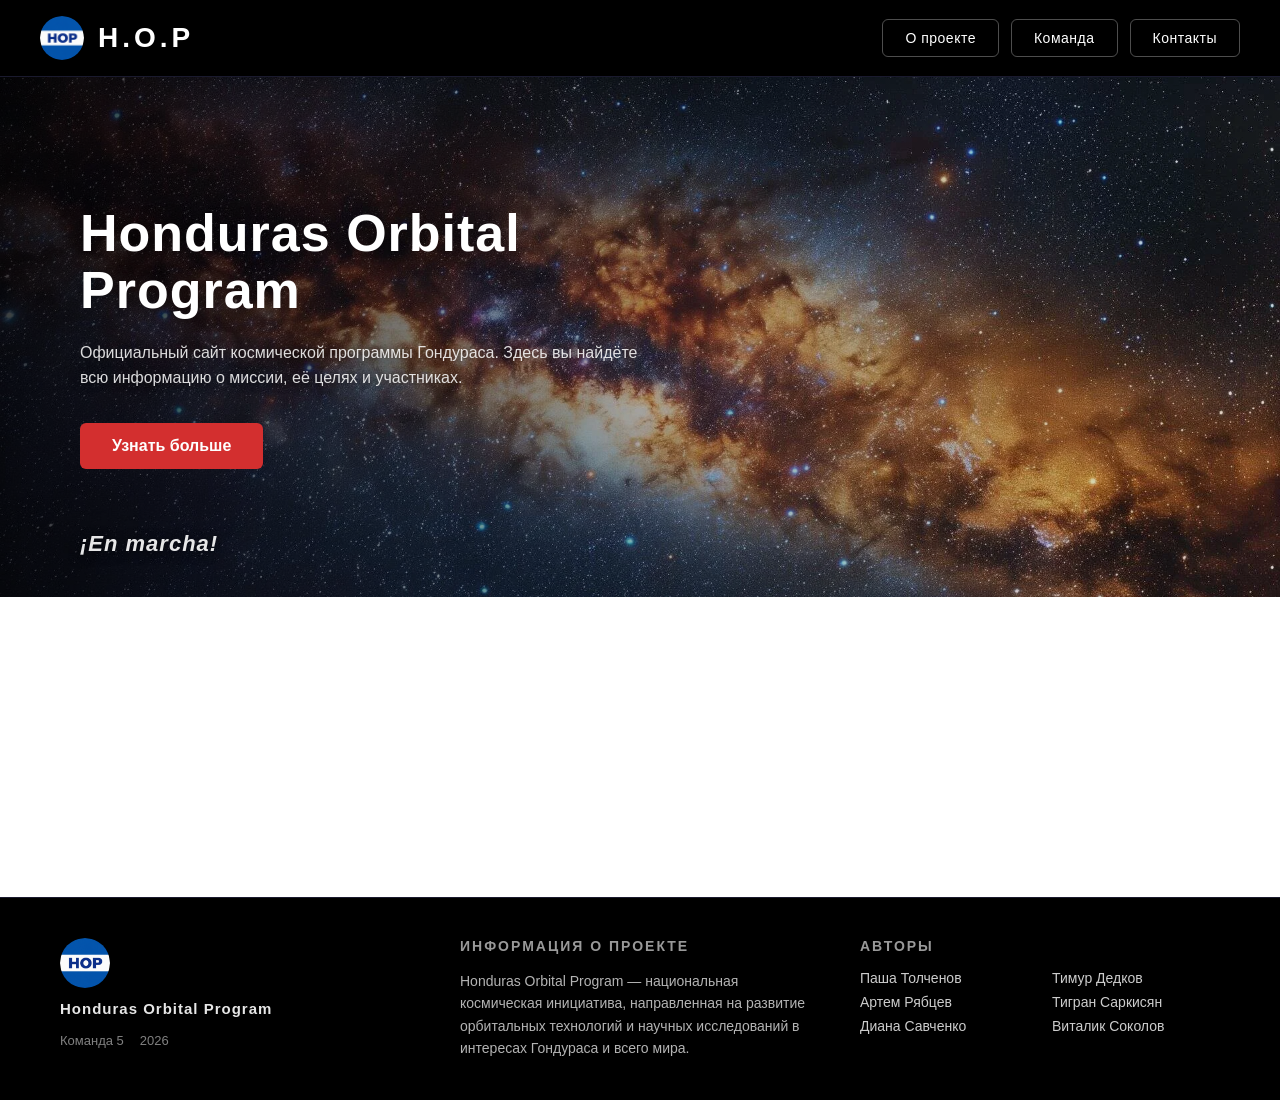
==== index.html @ e122ded2 "Add files via upload" ====
<!DOCTYPE html>
<html lang="ru">
<head>
    <meta charset="utf-8">
    <meta name="viewport" content="width=device-width, initial-scale=1">
    <title>HOP - Honduras Orbital Program</title>
    <link rel="stylesheet" type="text/css" href="main.css">
    <link rel="icon" type="image/x-icon" href="images/HopCirc.png">
</head>

<body>

    <!-- ===== HEADER ===== -->
    <header class="header">
        <div class="header-left">
            <img src="images/HopCirc.png" alt="HOP Logo" class="header-logo">
            <span class="header-title">H.O.P</span>
        </div>
        <nav class="header-nav">
            <a href="about.html" class="nav-btn">О проекте</a>
            <a href="team.html" class="nav-btn">Команда</a>
            <a href="contact.html" class="nav-btn">Контакты</a>
        </nav>
    </header>

    <!-- ===== HERO SECTION ===== -->
    <section class="hero">
        <div class="hero-overlay"></div>
        <div class="hero-content">
            <h1 class="hero-title">Honduras Orbital Program</h1>
            <p class="hero-subtitle">
                Официальный сайт космической программы Гондураса. 
                Здесь вы найдёте всю информацию о миссии, её целях и участниках.
            </p>
            <a href="about.html" class="hero-btn">Узнать больше</a>
        </div>
        <span class="hero-tagline">¡En marcha!</span>
    </section>

    <!-- ===== WHITE PLACEHOLDER ===== -->
    <section class="placeholder-section">
        <!-- Заглушка — контент будет добавлен позже -->
    </section>

    <!-- ===== FOOTER ===== -->
    <footer class="footer">
        <div class="footer-block footer-brand">
            <img src="images/HopCirc.png" alt="HOP Logo" class="footer-logo">
            <span class="footer-brand-name">Honduras Orbital Program</span>
            <div class="footer-brand-info">
                <span>Команда 5</span>
                <span>2026</span>
            </div>
        </div>

        <div class="footer-block footer-info">
            <h3>Информация о проекте</h3>
            <p>
                Honduras Orbital Program — национальная космическая инициатива, 
                направленная на развитие орбитальных технологий и научных исследований 
                в интересах Гондураса и всего мира.
            </p>
        </div>

        <div class="footer-block footer-authors">
            <h3>Авторы</h3>
            <ul class="authors-list">
                <li>Паша Толченов</li>
                <li>Тимур Дедков</li>
                <li>Артем Рябцев</li>
                <li>Тигран Саркисян</li>
                <li>Диана Савченко</li>
                <li>Виталик Соколов</li>
            </ul>
        </div>
    </footer>

    <script src="js/Gmain.js" defer></script>
</body>
</html>
---- main.css ----
/* ===== СБРОС И БАЗОВЫЕ СТИЛИ ===== */
* {
    margin: 0;
    padding: 0;
    box-sizing: border-box;
}

body {
    font-family: 'Segoe UI', Tahoma, Geneva, Verdana, sans-serif;
    background-color: #0a0a0a;
    color: #ffffff;
    min-height: 100vh;
    display: flex;
    flex-direction: column;
}

a {
    text-decoration: none;
    color: inherit;
}

ul {
    list-style: none;
}

/* ===== HEADER ===== */
.header {
    display: flex;
    justify-content: space-between;
    align-items: center;
    padding: 16px 40px;
    background-color: #000000;
    border-bottom: 1px solid #1a1a2e;
    position: sticky;
    top: 0;
    z-index: 100;
}

.header-left {
    display: flex;
    align-items: center;
    gap: 14px;
}

.header-logo {
    width: 44px;
    height: 44px;
    border-radius: 50%;
    object-fit: cover;
}

.header-title {
    font-size: 28px;
    font-weight: 700;
    letter-spacing: 4px;
    color: #ffffff;
}

.header-nav {
    display: flex;
    gap: 12px;
}

.nav-btn {
    padding: 10px 22px;
    border: 1px solid rgba(255, 255, 255, 0.3);
    border-radius: 6px;
    font-size: 14px;
    font-weight: 500;
    color: #ffffff;
    background: transparent;
    transition: all 0.3s ease;
    letter-spacing: 0.5px;
}

.nav-btn:hover {
    background-color: #ffffff;
    color: #000000;
    border-color: #ffffff;
}

/* ===== HERO SECTION ===== */
.hero {
    position: relative;
    width: 100%;
    min-height: 520px;
    background: url('images/kosmos.png') center center / cover no-repeat;
    display: flex;
    align-items: center;
    padding: 60px 80px;
    overflow: hidden;
}

.hero-overlay {
    position: absolute;
    inset: 0;
    background: linear-gradient(
        90deg,
        rgba(0, 0, 0, 0.75) 0%,
        rgba(0, 0, 0, 0.3) 50%,
        rgba(0, 0, 0, 0.1) 100%
    );
}

.hero-content {
    position: relative;
    z-index: 2;
    max-width: 560px;
}

.hero-title {
    font-size: 52px;
    font-weight: 800;
    line-height: 1.1;
    margin-bottom: 20px;
    letter-spacing: 1px;
    text-shadow: 0 2px 20px rgba(0, 0, 0, 0.6);
}

.hero-subtitle {
    font-size: 16px;
    line-height: 1.6;
    color: rgba(255, 255, 255, 0.85);
    margin-bottom: 32px;
    text-shadow: 0 1px 8px rgba(0, 0, 0, 0.5);
}

.hero-btn {
    display: inline-block;
    padding: 14px 32px;
    background-color: #d32f2f;
    color: #ffffff;
    font-size: 16px;
    font-weight: 600;
    border-radius: 6px;
    transition: background-color 0.3s ease, transform 0.2s ease;
}

.hero-btn:hover {
    background-color: #b71c1c;
    transform: translateY(-2px);
}

.hero-tagline {
    position: absolute;
    bottom: 40px;
    left: 80px;
    z-index: 2;
    font-size: 22px;
    font-weight: 600;
    font-style: italic;
    color: rgba(255, 255, 255, 0.9);
    text-shadow: 0 2px 12px rgba(0, 0, 0, 0.7);
    letter-spacing: 1px;
}

/* ===== WHITE PLACEHOLDER ===== */
.placeholder-section {
    flex: 1;
    background-color: #ffffff;
    min-height: 300px;
}

/* ===== FOOTER ===== */
.footer {
    display: flex;
    justify-content: space-between;
    align-items: flex-start;
    gap: 40px;
    padding: 40px 60px;
    background-color: #000000;
    border-top: 1px solid #1a1a2e;
}

.footer-block {
    flex: 1;
}

/* Блок бренда */
.footer-brand {
    display: flex;
    flex-direction: column;
    align-items: flex-start;
    gap: 12px;
}

.footer-logo {
    width: 50px;
    height: 50px;
    border-radius: 50%;
    object-fit: cover;
}

.footer-brand-name {
    font-size: 15px;
    font-weight: 600;
    letter-spacing: 1px;
    color: rgba(255, 255, 255, 0.9);
}

.footer-brand-info {
    display: flex;
    gap: 16px;
    font-size: 13px;
    color: rgba(255, 255, 255, 0.5);
    margin-top: 4px;
}

/* Блок информации */
.footer-info h3,
.footer-authors h3 {
    font-size: 14px;
    font-weight: 700;
    text-transform: uppercase;
    letter-spacing: 2px;
    color: rgba(255, 255, 255, 0.6);
    margin-bottom: 16px;
}

.footer-info p {
    font-size: 14px;
    line-height: 1.6;
    color: rgba(255, 255, 255, 0.7);
}

/* Блок авторов */
.authors-list {
    display: grid;
    grid-template-columns: 1fr 1fr;
    gap: 8px 24px;
}

.authors-list li {
    font-size: 14px;
    color: rgba(255, 255, 255, 0.8);
    transition: color 0.2s ease;
}

.authors-list li:hover {
    color: #ffffff;
}

/* ===== АДАПТИВНОСТЬ ===== */
@media (max-width: 900px) {
    .header {
        flex-direction: column;
        gap: 16px;
        padding: 16px 20px;
    }

    .hero {
        padding: 40px 30px;
        min-height: 400px;
    }

    .hero-title {
        font-size: 36px;
    }

    .hero-tagline {
        left: 30px;
        bottom: 24px;
    }

    .footer {
        flex-direction: column;
        padding: 30px 20px;
        gap: 30px;
    }
}
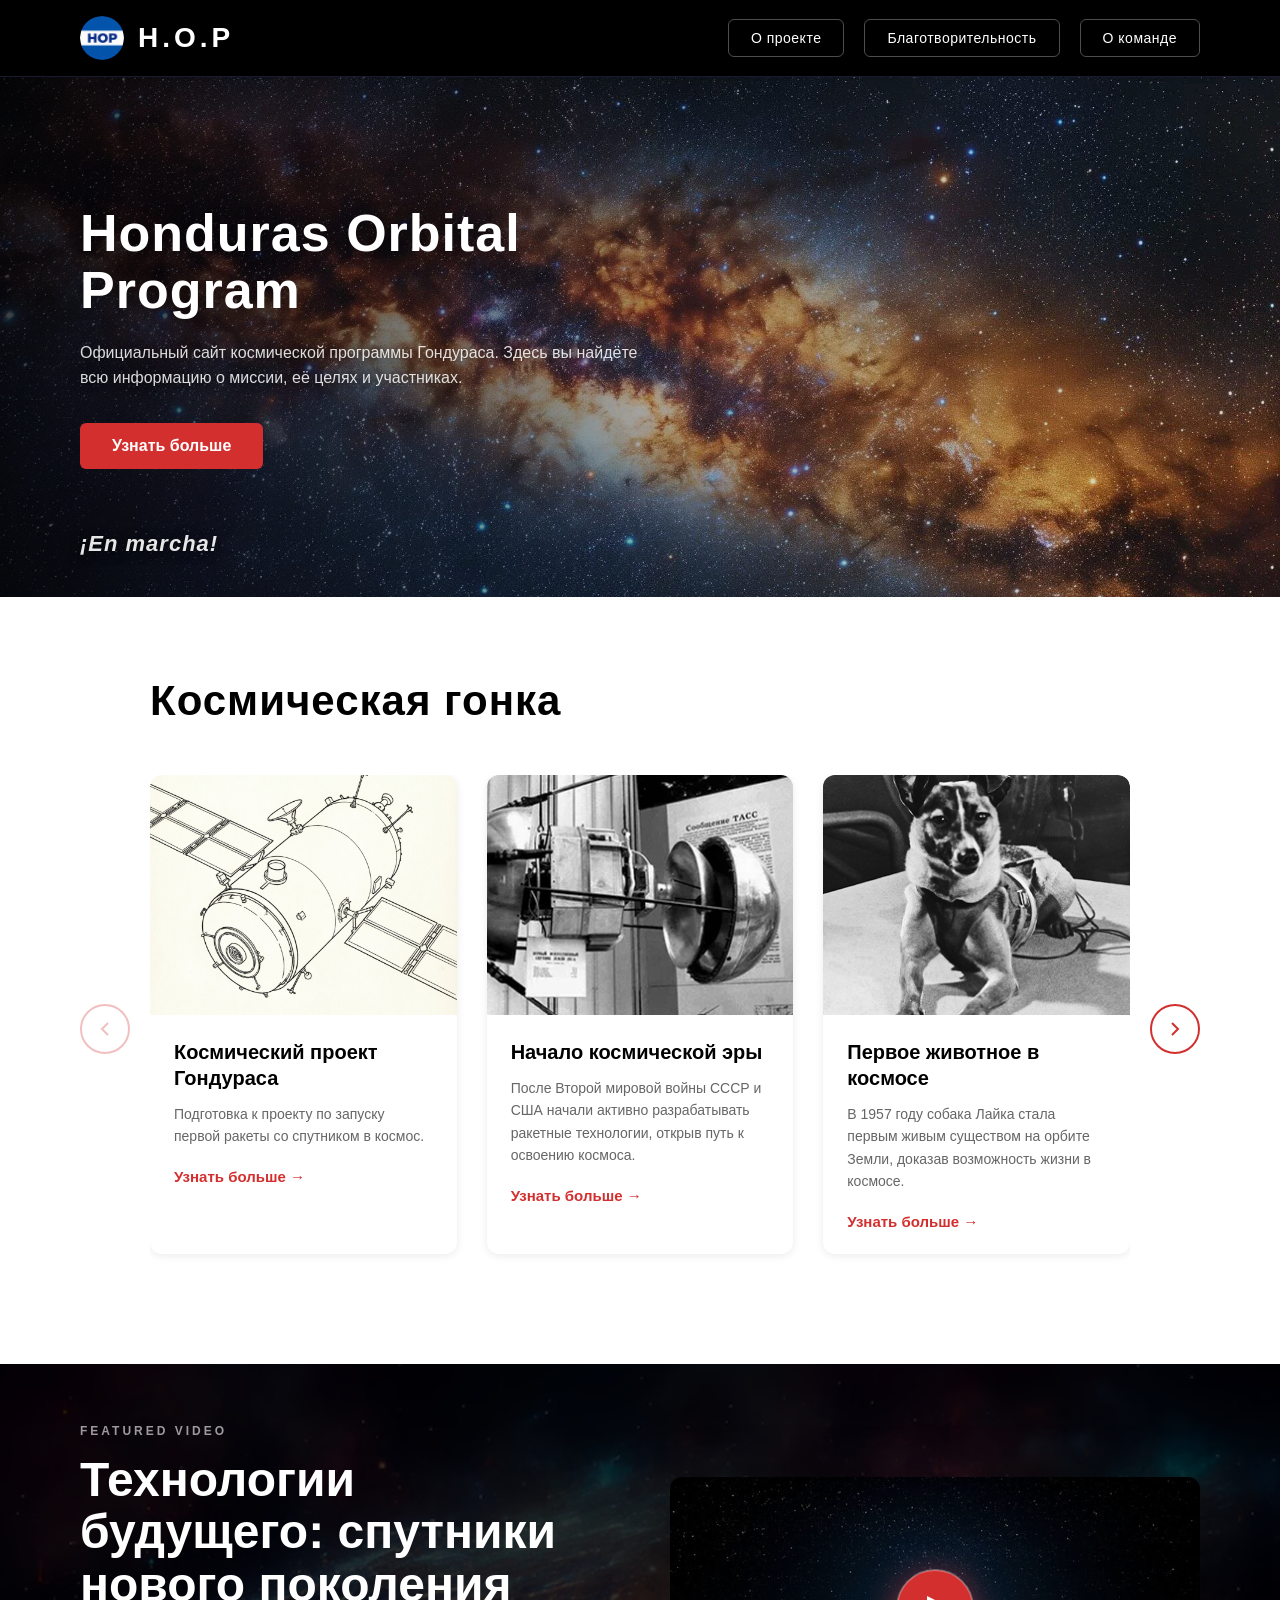
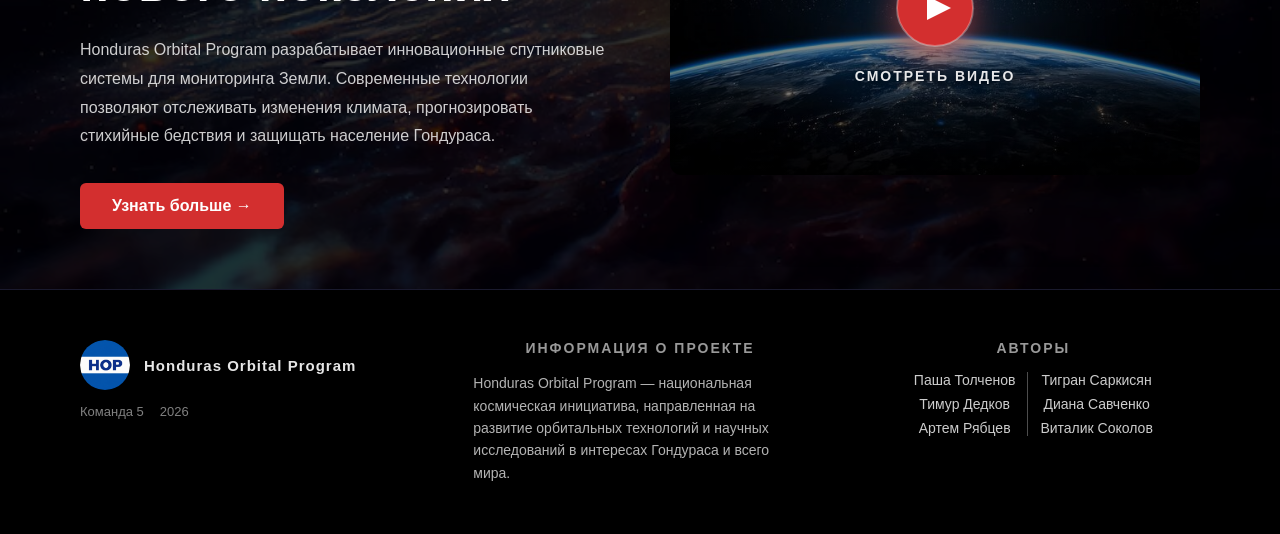
==== commit 90e6c889: "Add files via upload" ====
--- a/index.html
+++ b/index.html
@@ -1,3 +1,4 @@
+<script src="Gmain.js" defer></script>
 <!DOCTYPE html>
 <html lang="ru">
 <head>
@@ -18,8 +19,8 @@
         </div>
         <nav class="header-nav">
             <a href="about.html" class="nav-btn">О проекте</a>
-            <a href="team.html" class="nav-btn">Команда</a>
-            <a href="contact.html" class="nav-btn">Контакты</a>
+            <a href="team.html" class="nav-btn">Благотворительность</a>
+            <a href="contact.html" class="nav-btn">О команде</a>
         </nav>
     </header>
 
@@ -32,21 +33,183 @@
                 Официальный сайт космической программы Гондураса. 
                 Здесь вы найдёте всю информацию о миссии, её целях и участниках.
             </p>
-            <a href="about.html" class="hero-btn">Узнать больше</a>
+            <a href="#space-race" class="hero-btn">Узнать больше</a>
         </div>
         <span class="hero-tagline">¡En marcha!</span>
     </section>
 
-    <!-- ===== WHITE PLACEHOLDER ===== -->
-    <section class="placeholder-section">
-        <!-- Заглушка — контент будет добавлен позже -->
+
+    <section class="space-race-section" id="space-race">
+    <h2 class="section-title">Космическая гонка</h2>
+    
+    <div class="carousel-container">
+        <button class="carousel-btn carousel-btn-left" id="carouselLeft">
+            <svg width="24" height="24" viewBox="0 0 24 24" fill="none" stroke="currentColor" stroke-width="2">
+                <polyline points="15 18 9 12 15 6"></polyline>
+            </svg>
+        </button>
+        
+        <div class="carousel-track-wrapper">
+            <div class="carousel-track" id="carouselTrack">
+                                <!-- Карточка 6 -->
+                <div class="carousel-card" data-index="5">
+                    <div class="card-image">
+                        <img src="images/space6.png" alt="Глубокий космос">
+                    </div>
+                    <div class="card-content">
+                        <h3 class="card-title">Космический проект Гондураса</h3>
+                        <p class="card-description">
+                            Подготовка к проекту по запуску первой ракеты со спутником в космос.
+                        </p>
+                        <button class="card-btn">Узнать больше →</button>
+                    </div>
+                </div>
+                <!-- Карточка 1 -->
+                <div class="carousel-card" data-index="0">
+                    <div class="card-image">
+                        <img src="images/space1.png" alt="Первый космический проект">
+                    </div>
+                    <div class="card-content">
+                        <h3 class="card-title">Начало космической эры</h3>
+                        <p class="card-description">
+                            После Второй мировой войны СССР и США начали активно разрабатывать ракетные технологии, открыв путь к освоению космоса.
+                        </p>
+                        <button class="card-btn">Узнать больше →</button>
+                    </div>
+                </div>
+
+                <!-- Карточка 2 -->
+                <div class="carousel-card" data-index="1">
+                    <div class="card-image">
+                        <img src="images/space2.png" alt="Лайка в космосе">
+                    </div>
+                    <div class="card-content">
+                        <h3 class="card-title">Первое животное в космосе</h3>
+                        <p class="card-description">
+                            В 1957 году собака Лайка стала первым живым существом на орбите Земли, доказав возможность жизни в космосе.
+                        </p>
+                        <button class="card-btn">Узнать больше →</button>
+                    </div>
+                </div>
+
+                <!-- Карточка 3 -->
+                <div class="carousel-card" data-index="2">
+                    <div class="card-image">
+                        <img src="images/space3.png" alt="Юрий Гагарин">
+                    </div>
+                    <div class="card-content">
+                        <h3 class="card-title">Юрий Гагарин — первый человек в космосе</h3>
+                        <p class="card-description">
+                            12 апреля 1961 года Юрий Гагарин совершил первый в истории полёт человека в космос на корабле «Восток-1».
+                        </p>
+                        <button class="card-btn">Узнать больше →</button>
+                    </div>
+                </div>
+
+                <!-- Карточка 4 -->
+                <div class="carousel-card" data-index="3">
+                    <div class="card-image">
+                        <img src="images/space4.jpg" alt="Высадка на Луну">
+                    </div>
+                    <div class="card-content">
+                        <h3 class="card-title">Первый шаг человека на Луне</h3>
+                        <p class="card-description">
+                            В июле 1969 года Нил Армстронг первым ступил на поверхность Луны в рамках программы «Аполлон-11».
+                        </p>
+                        <button class="card-btn">Узнать больше →</button>
+                    </div>
+                </div>
+
+                <!-- Карточка 5 -->
+                <div class="carousel-card" data-index="4">
+                    <div class="card-image">
+                        <img src="images/space5.jpeg" alt="Космическая программа Зимбабве">
+                    </div>
+                    <div class="card-content">
+                        <h3 class="card-title">Космическая программа Замбии</h3>
+                        <p class="card-description">
+                            Замбия развивала собственную космическую программу, осуществляя тренировки будущих космонавтов .
+                        </p>
+                        <button class="card-btn">Узнать больше →</button>
+                    </div>
+                </div>
+
+
+            </div>
+        </div>
+
+        <button class="carousel-btn carousel-btn-right" id="carouselRight">
+            <svg width="24" height="24" viewBox="0 0 24 24" fill="none" stroke="currentColor" stroke-width="2">
+                <polyline points="9 18 15 12 9 6"></polyline>
+            </svg>
+        </button>
+    </div>
     </section>
 
+<!-- ===== МОДАЛЬНОЕ ОКНО ===== -->
+<div class="modal-overlay" id="modalOverlay">
+    <div class="modal-content" id="modalContent">
+        <button class="modal-close" id="modalClose">
+            <svg width="32" height="32" viewBox="0 0 24 24" fill="none" stroke="currentColor" stroke-width="2">
+                <line x1="18" y1="6" x2="6" y2="18"></line>
+                <line x1="6" y1="6" x2="18" y2="18"></line>
+            </svg>
+        </button>
+        <div class="modal-body">
+            <div class="modal-image">
+                <img id="modalImage" src="" alt="">
+            </div>
+            <div class="modal-text">
+                <h2 id="modalTitle"></h2>
+                <p id="modalDescription"></p>
+            </div>
+        </div>
+    </div>
+</div>
+
+    <!-- ===== VIDEO SECTION ===== -->
+     <!-- <img src="images/main2.png" alt="Глубокий космос"> -->
+<section class="video-section">
+    
+    <div class="video-overlay"> </div>
+    <div class="video-container">
+        <div class="video-content">
+        <span class="video-label">FEATURED VIDEO</span>
+        <h2 class="video-title">Технологии будущего: спутники нового поколения</h2>
+        <p class="video-description">
+            Honduras Orbital Program разрабатывает инновационные спутниковые системы для мониторинга 
+            Земли. Современные технологии позволяют отслеживать изменения климата, прогнозировать 
+            стихийные бедствия и защищать население Гондураса.
+        </p>
+            <a href="about.html" class="video-btn">Узнать больше →</a>
+        </div>
+        
+        <div class="video-embed" id="videoContainer">
+            <div class="video-poster" id="videoPoster">
+                <img src="images/video-cover.jpg" alt="Video cover" class="poster-image">
+                <div class="poster-overlay"></div>
+                
+                <div class="poster-content">
+                    <!-- <img src="images/HopCirc.png" alt="HOP Logo" class="poster-logo"> -->
+                    <button class="play-button" id="playButton">
+                        <svg width="80" height="80" viewBox="0 0 80 80" fill="none">
+                            <circle cx="40" cy="40" r="38" fill="#d32f2f" stroke="rgba(255,255,255,0.3)" stroke-width="2"/>
+                            <path d="M32 28L56 40L32 52V28Z" fill="white"/>
+                        </svg>
+                    </button>
+                    <span class="poster-text">Смотреть видео</span>
+                </div>
+            </div>
+        </div>
+    </div>
+</section>
     <!-- ===== FOOTER ===== -->
     <footer class="footer">
         <div class="footer-block footer-brand">
-            <img src="images/HopCirc.png" alt="HOP Logo" class="footer-logo">
-            <span class="footer-brand-name">Honduras Orbital Program</span>
+            <div class="footer-brand-top">
+                <img src="images/HopCirc.png" alt="HOP Logo" class="footer-logo">
+                <span class="footer-brand-name">Honduras Orbital Program</span>
+            </div>
             <div class="footer-brand-info">
                 <span>Команда 5</span>
                 <span>2026</span>
@@ -64,14 +227,18 @@
 
         <div class="footer-block footer-authors">
             <h3>Авторы</h3>
-            <ul class="authors-list">
-                <li>Паша Толченов</li>
-                <li>Тимур Дедков</li>
-                <li>Артем Рябцев</li>
-                <li>Тигран Саркисян</li>
-                <li>Диана Савченко</li>
-                <li>Виталик Соколов</li>
-            </ul>
+            <div class="authors-columns">
+                <ul class="authors-col">
+                    <li>Паша Толченов</li>
+                    <li>Тимур Дедков</li>
+                    <li>Артем Рябцев</li>
+                </ul>
+                <ul class="authors-col">
+                    <li>Тигран Саркисян</li>
+                    <li>Диана Савченко</li>
+                    <li>Виталик Соколов</li>
+                </ul>
+            </div>
         </div>
     </footer>
 
--- a/main.css
+++ b/main.css
@@ -4,7 +4,9 @@
     padding: 0;
     box-sizing: border-box;
 }
-
+html {
+    scroll-behavior: smooth;
+}
 body {
     font-family: 'Segoe UI', Tahoma, Geneva, Verdana, sans-serif;
     background-color: #0a0a0a;
@@ -23,15 +25,20 @@
     list-style: none;
 }
 
+/* ===== ОБЩИЙ КОНТЕЙНЕР ДЛЯ ОТСТУПОВ ===== */
+.container {
+    padding-left: 80px;
+    padding-right: 80px;
+}
+
 /* ===== HEADER ===== */
 .header {
     display: flex;
     justify-content: space-between;
     align-items: center;
-    padding: 16px 40px;
+    padding: 16px 80px;
     background-color: #000000;
     border-bottom: 1px solid #1a1a2e;
-    position: sticky;
     top: 0;
     z-index: 100;
 }
@@ -58,7 +65,7 @@
 
 .header-nav {
     display: flex;
-    gap: 12px;
+    gap: 20px;
 }
 
 .nav-btn {
@@ -159,6 +166,7 @@
     flex: 1;
     background-color: #ffffff;
     min-height: 300px;
+    padding: 80px;
 }
 
 /* ===== FOOTER ===== */
@@ -166,8 +174,8 @@
     display: flex;
     justify-content: space-between;
     align-items: flex-start;
-    gap: 40px;
-    padding: 40px 60px;
+    gap: 60px;
+    padding: 50px 80px;
     background-color: #000000;
     border-top: 1px solid #1a1a2e;
 }
@@ -180,8 +188,13 @@
 .footer-brand {
     display: flex;
     flex-direction: column;
-    align-items: flex-start;
-    gap: 12px;
+    gap: 14px;
+}
+
+.footer-brand-top {
+    display: flex;
+    align-items: center;
+    gap: 14px;
 }
 
 .footer-logo {
@@ -203,7 +216,6 @@
     gap: 16px;
     font-size: 13px;
     color: rgba(255, 255, 255, 0.5);
-    margin-top: 4px;
 }
 
 /* Блок информации */
@@ -215,6 +227,17 @@
     letter-spacing: 2px;
     color: rgba(255, 255, 255, 0.6);
     margin-bottom: 16px;
+    text-align: center;
+}
+.footer-authors {
+    text-align: center;
+}
+
+.authors-columns {
+    display: flex;
+    justify-content: center;
+    gap: 12px;
+    align-items: flex-start;
 }
 
 .footer-info p {
@@ -223,33 +246,51 @@
     color: rgba(255, 255, 255, 0.7);
 }
 
-/* Блок авторов */
-.authors-list {
-    display: grid;
-    grid-template-columns: 1fr 1fr;
-    gap: 8px 24px;
-}
-
-.authors-list li {
+/* Блок авторов — две колонки с разделителем */
+.authors-columns {
+    display: flex;
+    gap: 12px;
+    align-items: flex-start;
+}
+
+.authors-col {
+    display: flex;
+    flex-direction: column;
+    gap: 8px;
+}
+
+.authors-col:first-child {
+    padding-right: 12px;
+    border-right: 1px solid rgba(255, 255, 255, 0.3);
+}
+
+.authors-col li {
     font-size: 14px;
     color: rgba(255, 255, 255, 0.8);
     transition: color 0.2s ease;
 }
 
-.authors-list li:hover {
+.authors-col li:hover {
     color: #ffffff;
 }
 
 /* ===== АДАПТИВНОСТЬ ===== */
 @media (max-width: 900px) {
+    .header,
+    .hero,
+    .footer,
+    .placeholder-section,
+    .space-race-section {
+        padding-left: 30px;
+        padding-right: 30px;
+    }
+
     .header {
         flex-direction: column;
         gap: 16px;
-        padding: 16px 20px;
     }
 
     .hero {
-        padding: 40px 30px;
         min-height: 400px;
     }
 
@@ -264,7 +305,468 @@
 
     .footer {
         flex-direction: column;
-        padding: 30px 20px;
         gap: 30px;
     }
-}+}
+
+.space-race-section {
+    background-color: #ffffff;
+    padding: 80px;
+    min-height: 600px;
+}
+
+.section-title {
+    font-size: 42px;
+    font-weight: 800;
+    color: #000000;
+    margin-bottom: 50px;
+    letter-spacing: 1px;
+    margin-left: 70px;
+}
+
+/* ===== КАРУСЕЛЬ ===== */
+.carousel-container {
+    position: relative;
+    display: flex;
+    align-items: center;
+    gap: 20px;
+}
+
+.carousel-track-wrapper {
+    flex: 1;
+    overflow: hidden;
+    border-radius: 12px;
+}
+
+.carousel-track {
+    display: flex;
+    gap: 30px;
+    transition: transform 0.5s cubic-bezier(0.25, 0.46, 0.45, 0.94);
+    padding:  0 0 30px 0 ;
+}
+
+.carousel-btn {
+    width: 50px;
+    height: 50px;
+    border-radius: 50%;
+    border: 2px solid #d32f2f;
+    background-color: #ffffff;
+    color: #d32f2f;
+    cursor: pointer;
+    display: flex;
+    align-items: center;
+    justify-content: center;
+    transition: all 0.3s ease;
+    flex-shrink: 0;
+    z-index: 10;
+}
+
+.carousel-btn:hover {
+    background-color: #d32f2f;
+    color: #ffffff;
+    transform: scale(1.1);
+}
+
+.carousel-btn:disabled {
+    opacity: 0.3;
+    cursor: not-allowed;
+}
+
+/* ===== КАРТОЧКА ===== */
+.carousel-card {
+    min-width: calc(33.333% - 20px);
+    background-color: #ffffff;
+    border-radius: 12px;
+    overflow: hidden;
+    cursor: pointer;
+    transition: all 0.4s cubic-bezier(0.25, 0.46, 0.45, 0.94);
+    box-shadow: 0 2px 8px rgba(0, 0, 0, 0.08);
+}
+
+.carousel-card:hover {
+    transform: translateY(-12px);
+    box-shadow: 0 20px 40px rgba(0, 0, 0, 0.2);
+}
+
+.card-image {
+    width: 100%;
+    height: 240px;
+    overflow: hidden;
+}
+
+.card-image img {
+    width: 100%;
+    height: 100%;
+    object-fit: cover;
+    transition: transform 0.4s ease;
+}
+
+.carousel-card:hover .card-image img {
+    transform: scale(1.08);
+}
+
+.card-content {
+    padding: 24px;
+}
+
+.card-title {
+    font-size: 20px;
+    font-weight: 700;
+    color: #000000;
+    margin-bottom: 12px;
+    line-height: 1.3;
+}
+
+.card-description {
+    font-size: 14px;
+    line-height: 1.6;
+    color: #666666;
+    margin-bottom: 20px;
+}
+
+.card-btn {
+    background: none;
+    border: none;
+    color: #d32f2f;
+    font-size: 15px;
+    font-weight: 600;
+    cursor: pointer;
+    padding: 0;
+    transition: color 0.3s ease;
+}
+
+.card-btn:hover {
+    color: #b71c1c;
+}
+
+/* ===== МОДАЛЬНОЕ ОКНО ===== */
+.modal-overlay {
+    position: fixed;
+    inset: 0;
+    background-color: rgba(0, 0, 0, 0.85);
+    display: flex;
+    align-items: center;
+    justify-content: center;
+    z-index: 1000;
+    opacity: 0;
+    visibility: hidden;
+    transition: all 0.3s ease;
+}
+
+.modal-overlay.active {
+    opacity: 1;
+    visibility: visible;
+}
+
+.modal-content {
+    background-color: #ffffff;
+    border-radius: 16px;
+    max-width: 900px;
+    width: 90%;
+    max-height: 90vh;
+    overflow-y: auto;
+    position: relative;
+    transform: scale(0.8) translateY(40px);
+    transition: transform 0.4s cubic-bezier(0.34, 1.56, 0.64, 1);
+}
+
+.modal-overlay.active .modal-content {
+    transform: scale(1) translateY(0);
+}
+
+.modal-close {
+    position: absolute;
+    top: 20px;
+    right: 20px;
+    width: 44px;
+    height: 44px;
+    border-radius: 50%;
+    border: none;
+    background-color: rgba(0, 0, 0, 0.1);
+    color: #000000;
+    cursor: pointer;
+    display: flex;
+    align-items: center;
+    justify-content: center;
+    transition: all 0.3s ease;
+    z-index: 10;
+}
+
+.modal-close:hover {
+    background-color: rgba(0, 0, 0, 0.2);
+    transform: rotate(90deg);
+}
+
+.modal-body {
+    display: flex;
+    flex-direction: column;
+}
+
+.modal-image {
+    width: 100%;
+    height: 400px;
+    overflow: hidden;
+    border-radius: 16px 16px 0 0;
+}
+
+.modal-image img {
+    width: 100%;
+    height: 100%;
+    object-fit: cover;
+}
+
+.modal-text {
+    padding: 40px;
+}
+
+.modal-text h2 {
+    font-size: 32px;
+    font-weight: 800;
+    color: #000000;
+    margin-bottom: 20px;
+}
+
+.modal-text p {
+    font-size: 16px;
+    line-height: 1.8;
+    color: #333333;
+}
+
+/* ===== АДАПТИВНОСТЬ ===== */
+@media (max-width: 1200px) {
+    .carousel-card {
+        min-width: calc(50% - 15px);
+    }
+}
+
+@media (max-width: 768px) {
+    .space-race-section {
+        padding: 40px 30px;
+    }
+
+    .section-title {
+        font-size: 32px;
+    }
+
+    .carousel-card {
+        min-width: 100%;
+    }
+
+    .modal-body {
+        flex-direction: column;
+    }
+
+    .modal-image {
+        height: 250px;
+    }
+
+    .modal-text {
+        padding: 24px;
+    }
+
+    .modal-text h2 {
+        font-size: 24px;
+    }
+}
+
+/* ===== VIDEO SECTION ===== */
+.video-section {
+    position: relative;
+    padding: 100px 80px;
+    min-height: 600px;
+    display: flex;
+    width: 100%;
+    min-height: 520px;
+    background: url('images/main2.png') center center / cover no-repeat;
+    display: flex;
+    align-items: center;
+    padding: 60px 80px;
+    overflow: hidden;
+}
+
+.video-overlay {
+    position: absolute;
+    inset: 0;
+    background-color: rgba(0, 0, 0, 0.8);
+}
+
+.video-container {
+    position: relative;
+    z-index: 2;
+    display: grid;
+    grid-template-columns: 1fr 1fr;
+    gap: 60px;
+    align-items: center;
+    max-width: 1400px;
+    margin: 0 auto;
+    width: 100%;
+}
+
+.video-label {
+    display: block;
+    font-size: 12px;
+    font-weight: 600;
+    letter-spacing: 3px;
+    color: rgba(255, 255, 255, 0.6);
+    margin-bottom: 16px;
+    text-transform: uppercase;
+}
+
+.video-title {
+    font-size: 48px;
+    font-weight: 800;
+    color: #ffffff;
+    margin-bottom: 24px;
+    line-height: 1.1;
+}
+
+.video-description {
+    font-size: 16px;
+    line-height: 1.8;
+    color: rgba(255, 255, 255, 0.8);
+    margin-bottom: 32px;
+}
+
+.video-btn {
+    display: inline-block;
+    padding: 14px 32px;
+    background-color: #d32f2f;
+    color: #ffffff;
+    font-size: 16px;
+    font-weight: 600;
+    border-radius: 6px;
+    transition: all 0.3s ease;
+}
+
+.video-btn:hover {
+    background-color: #b71c1c;
+    transform: translateY(-2px);
+}
+
+.video-embed {
+    position: relative;
+    padding-bottom: 56.25%;
+    height: 0;
+    overflow: hidden;
+    border-radius: 12px;
+    box-shadow: 0 20px 60px rgba(0, 0, 0, 0.5);
+}
+
+/* Постер с картинкой */
+.video-poster {
+    position: absolute;
+    top: 0;
+    left: 0;
+    width: 100%;
+    height: 100%;
+    cursor: pointer;
+    transition: opacity 0.5s ease, visibility 0.5s ease;
+}
+
+.video-poster.hidden {
+    opacity: 0;
+    visibility: hidden;
+    pointer-events: none;
+}
+
+.poster-image {
+    position: absolute;
+    top: 0;
+    left: 0;
+    width: 100%;
+    height: 100%;
+    object-fit: cover;
+}
+
+.poster-overlay {
+    position: absolute;
+    inset: 0;
+    background: linear-gradient(
+        180deg,
+        rgba(0, 0, 0, 0.3) 0%,
+        rgba(0, 0, 0, 0.6) 100%
+    );
+}
+
+.poster-content {
+    position: absolute;
+    inset: 0;
+    display: flex;
+    flex-direction: column;
+    align-items: center;
+    justify-content: center;
+    gap: 20px;
+    z-index: 2;
+}
+
+.poster-logo {
+    width: 70px;
+    height: 70px;
+    border-radius: 50%;
+    object-fit: cover;
+    filter: drop-shadow(0 4px 12px rgba(0, 0, 0, 0.5));
+}
+
+.play-button {
+    width: 80px;
+    height: 80px;
+    border: none;
+    background: transparent;
+    cursor: pointer;
+    transition: transform 0.3s ease;
+    padding: 0;
+}
+
+.play-button:hover {
+    transform: scale(1.15);
+}
+
+.play-button svg {
+    filter: drop-shadow(0 4px 16px rgba(211, 47, 47, 0.6));
+    transition: filter 0.3s ease;
+}
+
+.play-button:hover svg {
+    filter: drop-shadow(0 6px 24px rgba(211, 47, 47, 0.9));
+}
+
+.poster-text {
+    font-size: 14px;
+    font-weight: 600;
+    letter-spacing: 2px;
+    text-transform: uppercase;
+    color: rgba(255, 255, 255, 0.9);
+    text-shadow: 0 2px 8px rgba(0, 0, 0, 0.8);
+}
+
+/* iframe */
+.video-embed iframe {
+    position: absolute;
+    top: 0;
+    left: 0;
+    width: 100%;
+    height: 100%;
+    border: none;
+}
+
+/* ===== АДАПТИВНОСТЬ ===== */
+@media (max-width: 1200px) {
+    .video-container {
+        grid-template-columns: 1fr;
+        gap: 40px;
+    }
+    
+    .video-title {
+        font-size: 36px;
+    }
+}
+
+@media (max-width: 900px) {
+    .video-section {
+        padding: 60px 30px;
+    }
+    
+    .video-title {
+        font-size: 32px;
+    }
+}
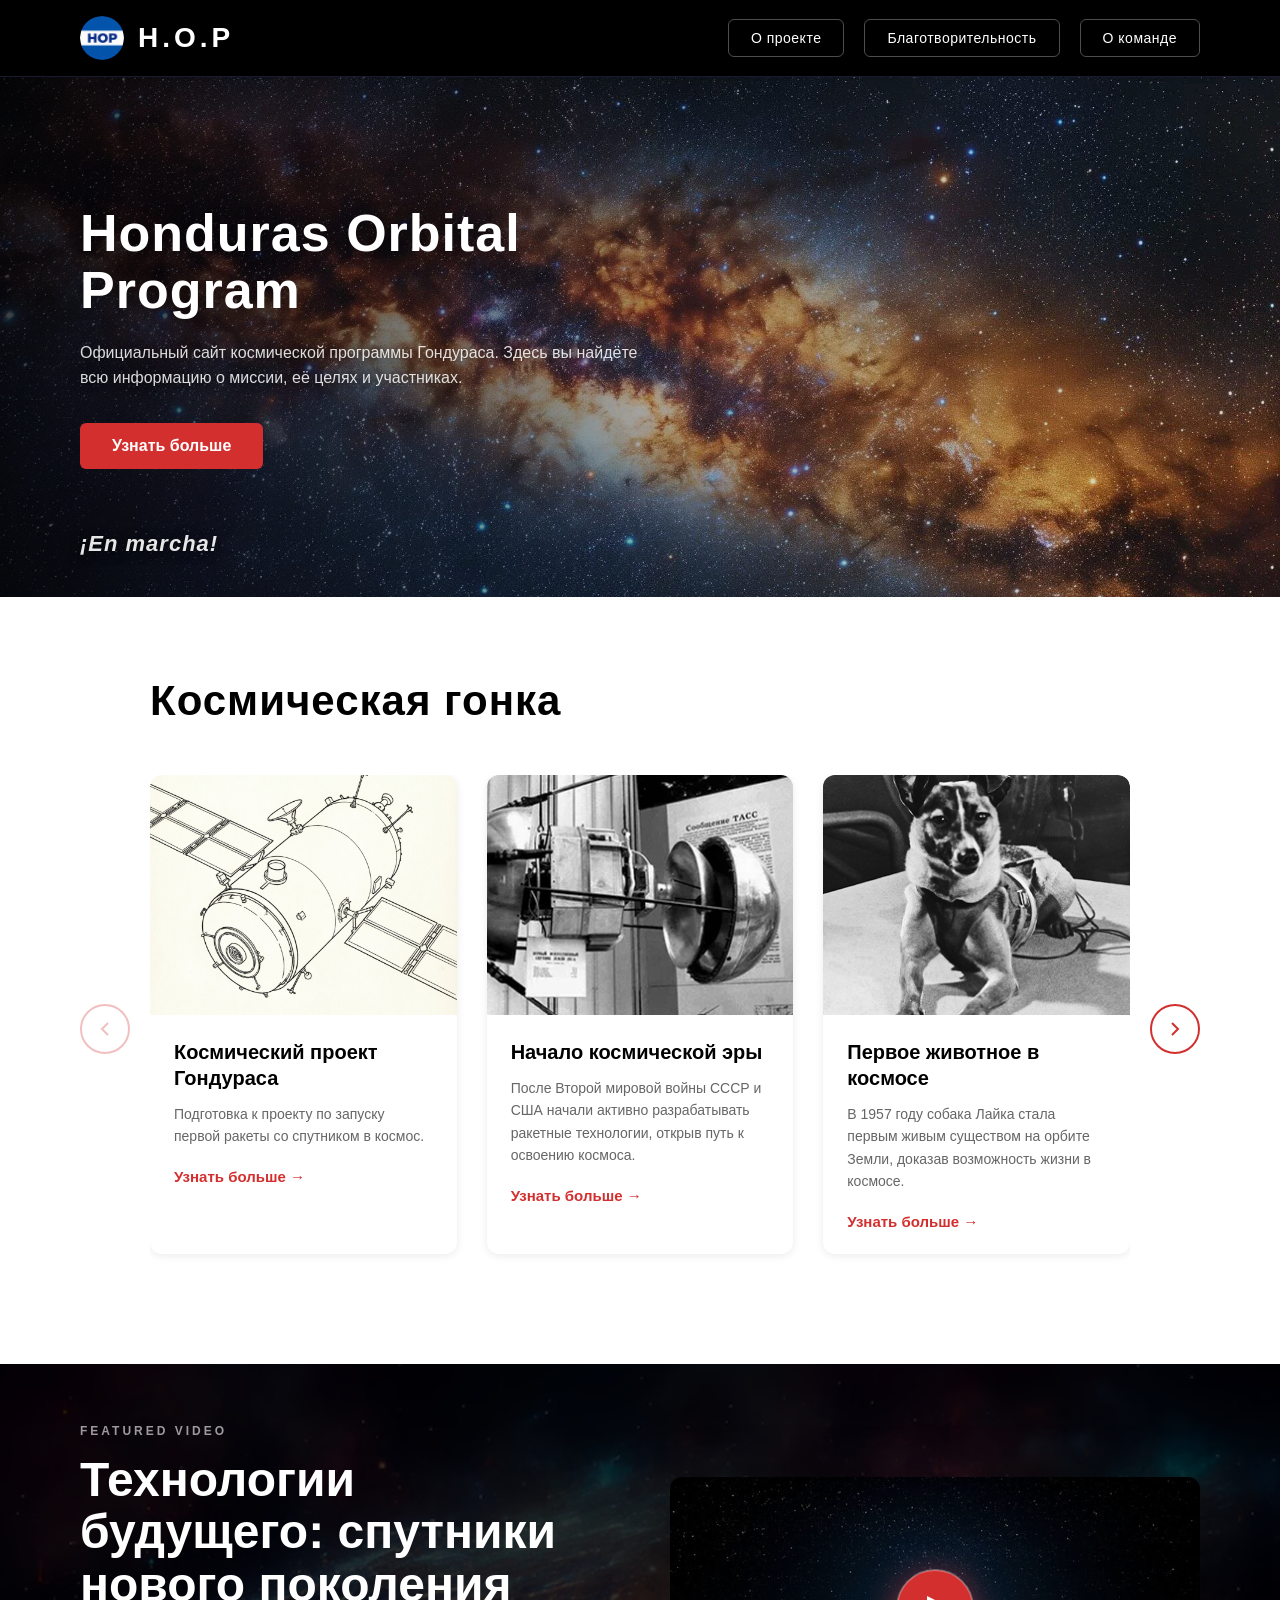
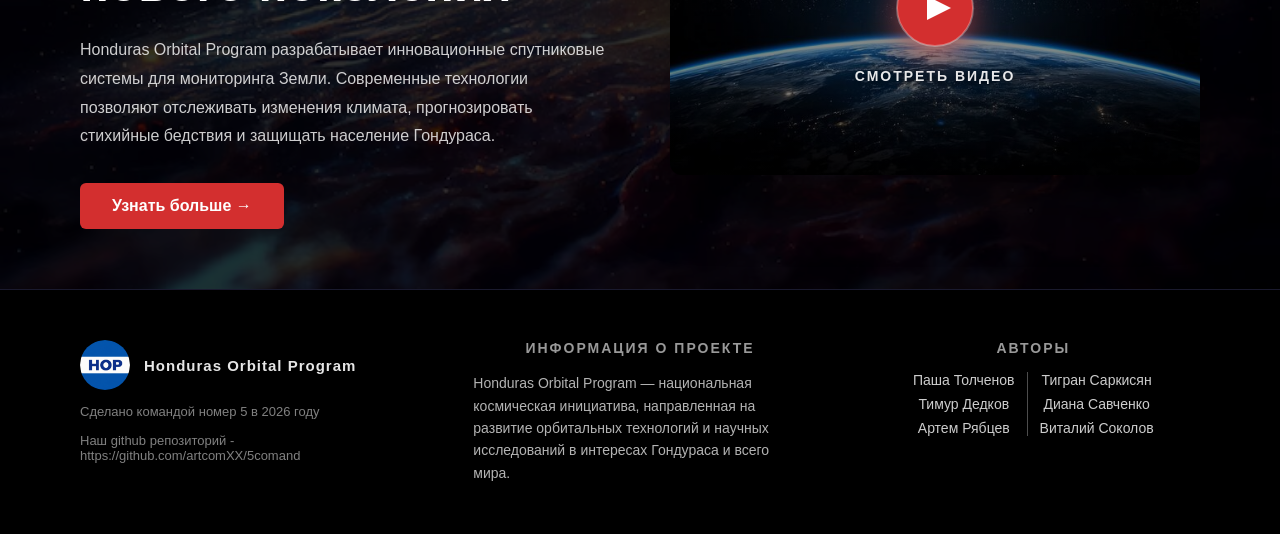
==== commit d1ff1f7d: "Add files via upload" ====
--- a/index.html
+++ b/index.html
@@ -1,4 +1,4 @@
-<script src="Gmain.js" defer></script>
+<script src="js/Gmain.js" defer></script>
 <!DOCTYPE html>
 <html lang="ru">
 <head>
@@ -18,7 +18,7 @@
             <span class="header-title">H.O.P</span>
         </div>
         <nav class="header-nav">
-            <a href="about.html" class="nav-btn">О проекте</a>
+            <a href="pages/about.html" class="nav-btn">О проекте</a>
             <a href="team.html" class="nav-btn">Благотворительность</a>
             <a href="contact.html" class="nav-btn">О команде</a>
         </nav>
@@ -181,7 +181,7 @@
             Земли. Современные технологии позволяют отслеживать изменения климата, прогнозировать 
             стихийные бедствия и защищать население Гондураса.
         </p>
-            <a href="about.html" class="video-btn">Узнать больше →</a>
+            <a href="pages/about.html" class="video-btn">Узнать больше →</a>
         </div>
         
         <div class="video-embed" id="videoContainer">
@@ -211,8 +211,10 @@
                 <span class="footer-brand-name">Honduras Orbital Program</span>
             </div>
             <div class="footer-brand-info">
-                <span>Команда 5</span>
-                <span>2026</span>
+                <span>Сделано командой номер 5 в 2026 году</span>
+            </div>
+            <div class="footer-brand-info">
+                Наш github репозиторий - https://github.com/artcomXX/5comand
             </div>
         </div>
 
@@ -236,7 +238,7 @@
                 <ul class="authors-col">
                     <li>Тигран Саркисян</li>
                     <li>Диана Савченко</li>
-                    <li>Виталик Соколов</li>
+                    <li>Виталий Соколов</li>
                 </ul>
             </div>
         </div>
